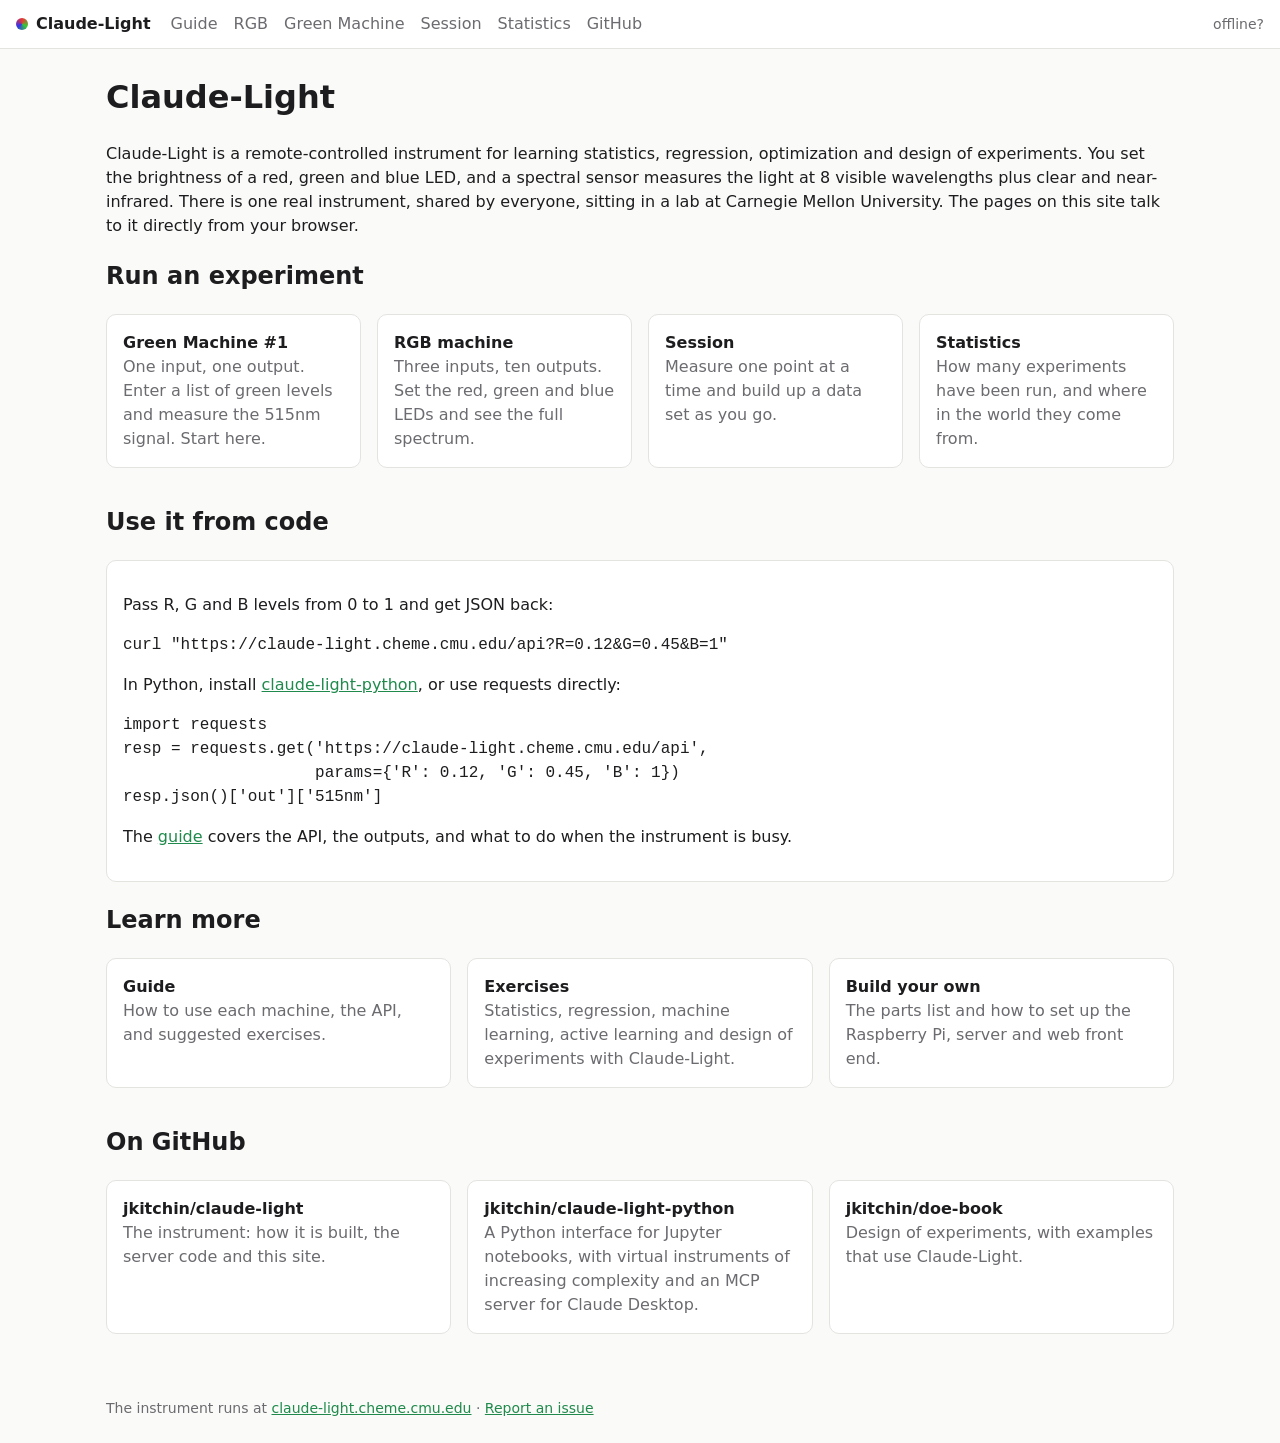
==== docs/index.html @ aa4f7b0a "Add a GitHub Pages site and agent skills - docs/: a static site for GitHub Pages with a guide and br" ====
<!DOCTYPE html>
<html lang="en">
<head>
  <meta charset="utf-8">
  <meta name="viewport" content="width=device-width, initial-scale=1">
  <title>Claude-Light</title>
  <meta name="description" content="A remote-controlled RGB LED and spectral sensor for learning statistics, regression, optimization and design of experiments.">
  <link rel="stylesheet" href="style.css">
  <script>window.CLAUDE_LIGHT_API = 'https://claude-light.cheme.cmu.edu';</script>
  <script src="app.js" defer></script>
</head>
<body>
  <header class="topbar">
    <a class="brand" href="./"><span class="dot"></span>Claude-Light</a>
    <nav>
      <a href="guide.html">Guide</a>
      <a href="rgb.html">RGB</a>
      <a href="gm.html">Green Machine</a>
      <a href="session.html">Session</a>
      <a href="stats.html">Statistics</a>
      <a href="https://github.com/jkitchin/claude-light">GitHub</a>
    </nav>
    <span class="status" id="status" title="Instrument queue">…</span>
  </header>

  <main>
    <h1>Claude-Light</h1>
    <p>Claude-Light is a remote-controlled instrument for learning statistics,
    regression, optimization and design of experiments. You set the brightness
    of a red, green and blue LED, and a spectral sensor measures the light at 8
    visible wavelengths plus clear and near-infrared. There is one real
    instrument, shared by everyone, sitting in a lab at Carnegie Mellon
    University. The pages on this site talk to it directly from your
    browser.</p>

    <h2>Run an experiment</h2>
    <div class="grid">
      <a class="card" href="gm.html"><strong>Green Machine #1</strong><br>
        <span class="muted">One input, one output. Enter a list of green levels
        and measure the 515nm signal. Start here.</span></a>
      <a class="card" href="rgb.html"><strong>RGB machine</strong><br>
        <span class="muted">Three inputs, ten outputs. Set the red, green and
        blue LEDs and see the full spectrum.</span></a>
      <a class="card" href="session.html"><strong>Session</strong><br>
        <span class="muted">Measure one point at a time and build up a data set
        as you go.</span></a>
      <a class="card" href="stats.html"><strong>Statistics</strong><br>
        <span class="muted">How many experiments have been run, and where in
        the world they come from.</span></a>
    </div>

    <h2>Use it from code</h2>
    <div class="card">
      <p>Pass R, G and B levels from 0 to 1 and get JSON back:</p>
      <pre>curl "https://claude-light.cheme.cmu.edu/api?R=0.12&amp;G=0.45&amp;B=1"</pre>
      <p>In Python, install
      <a href="https://github.com/jkitchin/claude-light-python">claude-light-python</a>,
      or use requests directly:</p>
      <pre>import requests
resp = requests.get('https://claude-light.cheme.cmu.edu/api',
                    params={'R': 0.12, 'G': 0.45, 'B': 1})
resp.json()['out']['515nm']</pre>
      <p>The <a href="guide.html">guide</a> covers the API, the
      outputs, and what to do when the instrument is busy.</p>
    </div>

    <h2>Learn more</h2>
    <div class="grid">
      <a class="card" href="guide.html"><strong>Guide</strong><br>
        <span class="muted">How to use each machine, the API, and suggested
        exercises.</span></a>
      <a class="card" href="https://github.com/jkitchin/claude-light/blob/main/exercises.org"><strong>Exercises</strong><br>
        <span class="muted">Statistics, regression, machine learning, active
        learning and design of experiments with Claude-Light.</span></a>
      <a class="card" href="https://github.com/jkitchin/claude-light#parts-list"><strong>Build your own</strong><br>
        <span class="muted">The parts list and how to set up the Raspberry Pi,
        server and web front end.</span></a>
    </div>

    <h2>On GitHub</h2>
    <div class="grid">
      <a class="card" href="https://github.com/jkitchin/claude-light"><strong>jkitchin/claude-light</strong><br>
        <span class="muted">The instrument: how it is built, the server code
        and this site.</span></a>
      <a class="card" href="https://github.com/jkitchin/claude-light-python"><strong>jkitchin/claude-light-python</strong><br>
        <span class="muted">A Python interface for Jupyter notebooks, with
        virtual instruments of increasing complexity and an MCP server for
        Claude Desktop.</span></a>
      <a class="card" href="https://github.com/jkitchin/doe-book"><strong>jkitchin/doe-book</strong><br>
        <span class="muted">Design of experiments, with examples that use
        Claude-Light.</span></a>
    </div>
  </main>

  <footer>
    The instrument runs at <a href="https://claude-light.cheme.cmu.edu">claude-light.cheme.cmu.edu</a> ·
    <a href="https://github.com/jkitchin/claude-light/issues">Report an issue</a>
  </footer>
</body>
</html>
---- docs/style.css ----
:root {
  --bg: #fafaf8;
  --surface: #ffffff;
  --text: #1d1d1f;
  --muted: #6b6b70;
  --border: #e3e3e0;
  --accent: #1f8a4c;
  --accent-text: #ffffff;
  --warn-bg: #fff4e5;
  --warn-text: #8a4b00;
  --radius: 10px;
  color-scheme: light;
}

@media (prefers-color-scheme: dark) {
  :root {
    --bg: #141416;
    --surface: #1d1d20;
    --text: #ececef;
    --muted: #a0a0a8;
    --border: #2e2e33;
    --accent: #3ccf7a;
    --accent-text: #0c1a12;
    --warn-bg: #3a2a12;
    --warn-text: #ffcf8a;
    color-scheme: dark;
  }
}

* { box-sizing: border-box; }

body {
  margin: 0;
  background: var(--bg);
  color: var(--text);
  font: 16px/1.5 system-ui, -apple-system, "Segoe UI", sans-serif;
}

a { color: var(--accent); }

.topbar {
  display: flex;
  flex-wrap: wrap;
  align-items: center;
  gap: 8px 20px;
  padding: 12px 16px;
  border-bottom: 1px solid var(--border);
  background: var(--surface);
}
.brand {
  font-weight: 700;
  text-decoration: none;
  color: var(--text);
  display: flex;
  align-items: center;
  gap: 8px;
}
.dot {
  width: 12px; height: 12px; border-radius: 50%;
  background: conic-gradient(#e33, #3c3, #33e, #e33);
}
nav { display: flex; flex-wrap: wrap; gap: 4px 16px; }
nav a { text-decoration: none; color: var(--muted); }
nav a:hover { color: var(--text); }
.status { margin-left: auto; font-size: 14px; color: var(--muted); }
.status.busy::before, .status.idle::before {
  content: ""; display: inline-block; width: 8px; height: 8px;
  border-radius: 50%; margin-right: 6px; background: var(--accent);
}
.status.busy::before { background: #e0a100; }

main { max-width: 1100px; margin: 0 auto; padding: 24px 16px; }
footer {
  max-width: 1100px; margin: 0 auto; padding: 24px 16px;
  color: var(--muted); font-size: 14px;
}

h1 { margin-top: 0; }

.card {
  background: var(--surface);
  border: 1px solid var(--border);
  border-radius: var(--radius);
  padding: 16px;
  margin-bottom: 16px;
}
a.card { display: block; text-decoration: none; color: var(--text); }
a.card:hover { border-color: var(--accent); }
.grid { display: grid; gap: 16px; grid-template-columns: repeat(auto-fit, minmax(220px, 1fr)); }

.flash {
  background: var(--warn-bg); color: var(--warn-text);
  padding: 10px 14px; border-radius: var(--radius); margin-bottom: 16px;
}

form .row { display: flex; align-items: center; gap: 12px; margin: 8px 0; }
form .row label { width: 56px; font-weight: 600; }
form input[type=range] { flex: 1; accent-color: var(--accent); }
input[type=number], input[type=text] {
  font: inherit; color: var(--text); background: var(--bg);
  border: 1px solid var(--border); border-radius: 6px; padding: 6px 8px;
}
input[type=number] { width: 90px; }
input[type=text] { width: 100%; max-width: 480px; }
button {
  font: inherit; font-weight: 600; cursor: pointer;
  background: var(--accent); color: var(--accent-text);
  border: 0; border-radius: 6px; padding: 8px 18px;
}
button[disabled] { opacity: 0.6; cursor: wait; }
.htmx-request button { opacity: 0.6; }

.swatch {
  width: 56px; height: 56px; border-radius: 50%;
  border: 1px solid var(--border); flex: none;
}

table { border-collapse: collapse; width: 100%; font-variant-numeric: tabular-nums; }
th, td { border: 1px solid var(--border); padding: 4px 8px; text-align: right; }
th { background: var(--bg); }
.table-scroll { overflow-x: auto; }

.camera { max-width: 100%; border-radius: var(--radius); }

.kpis { display: grid; gap: 16px; grid-template-columns: repeat(auto-fit, minmax(160px, 1fr)); }
.kpi .value { font-size: 24px; white-space: nowrap; font-weight: 700; font-variant-numeric: tabular-nums; }
.kpi .label { color: var(--muted); font-size: 14px; }

.chart { width: 100%; min-height: 320px; }
.muted { color: var(--muted); }
.controls { display: flex; flex-wrap: wrap; gap: 8px 16px; align-items: center; }
.controls select, .controls input[type=date] {
  font: inherit; color: var(--text); background: var(--bg);
  border: 1px solid var(--border); border-radius: 6px; padding: 4px 6px;
}
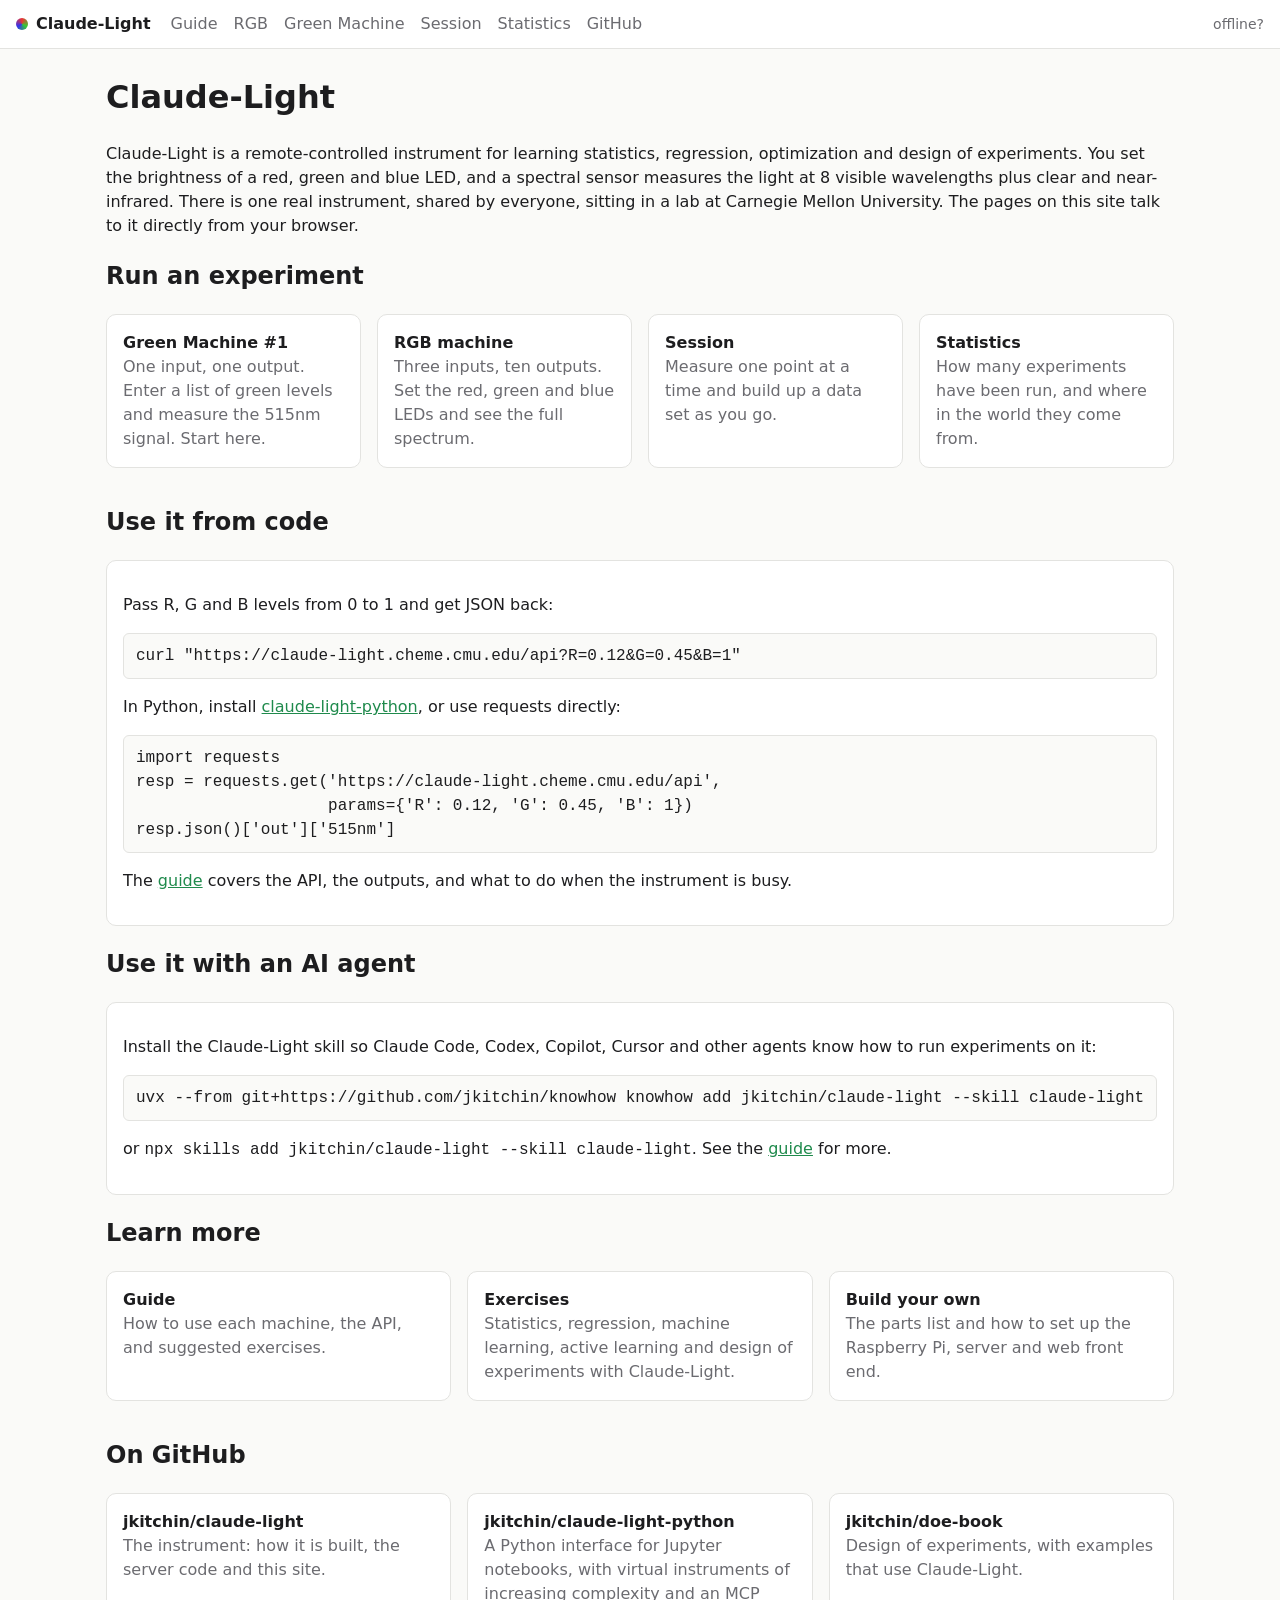
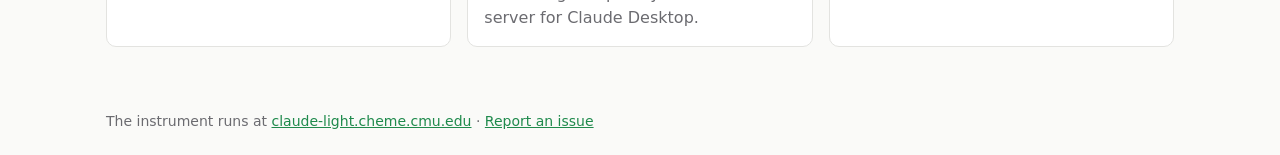
==== commit 27e64b62: "Add agent skill install instructions to the web pages The Pages landing page and guide, and the inst" ====
--- a/docs/index.html
+++ b/docs/index.html
@@ -64,6 +64,15 @@
       outputs, and what to do when the instrument is busy.</p>
     </div>
 
+    <h2>Use it with an AI agent</h2>
+    <div class="card">
+      <p>Install the Claude-Light skill so Claude Code, Codex, Copilot, Cursor and
+      other agents know how to run experiments on it:</p>
+      <pre>uvx --from git+https://github.com/jkitchin/knowhow knowhow add jkitchin/claude-light --skill claude-light</pre>
+      <p>or <code>npx skills add jkitchin/claude-light --skill claude-light</code>.
+      See the <a href="guide.html#agents">guide</a> for more.</p>
+    </div>
+
     <h2>Learn more</h2>
     <div class="grid">
       <a class="card" href="guide.html"><strong>Guide</strong><br>
--- a/docs/style.css
+++ b/docs/style.css
@@ -133,3 +133,5 @@
   font: inherit; color: var(--text); background: var(--bg);
   border: 1px solid var(--border); border-radius: 6px; padding: 4px 6px;
 }
+
+pre { overflow-x: auto; background: var(--bg); border: 1px solid var(--border); border-radius: 6px; padding: 10px 12px; }
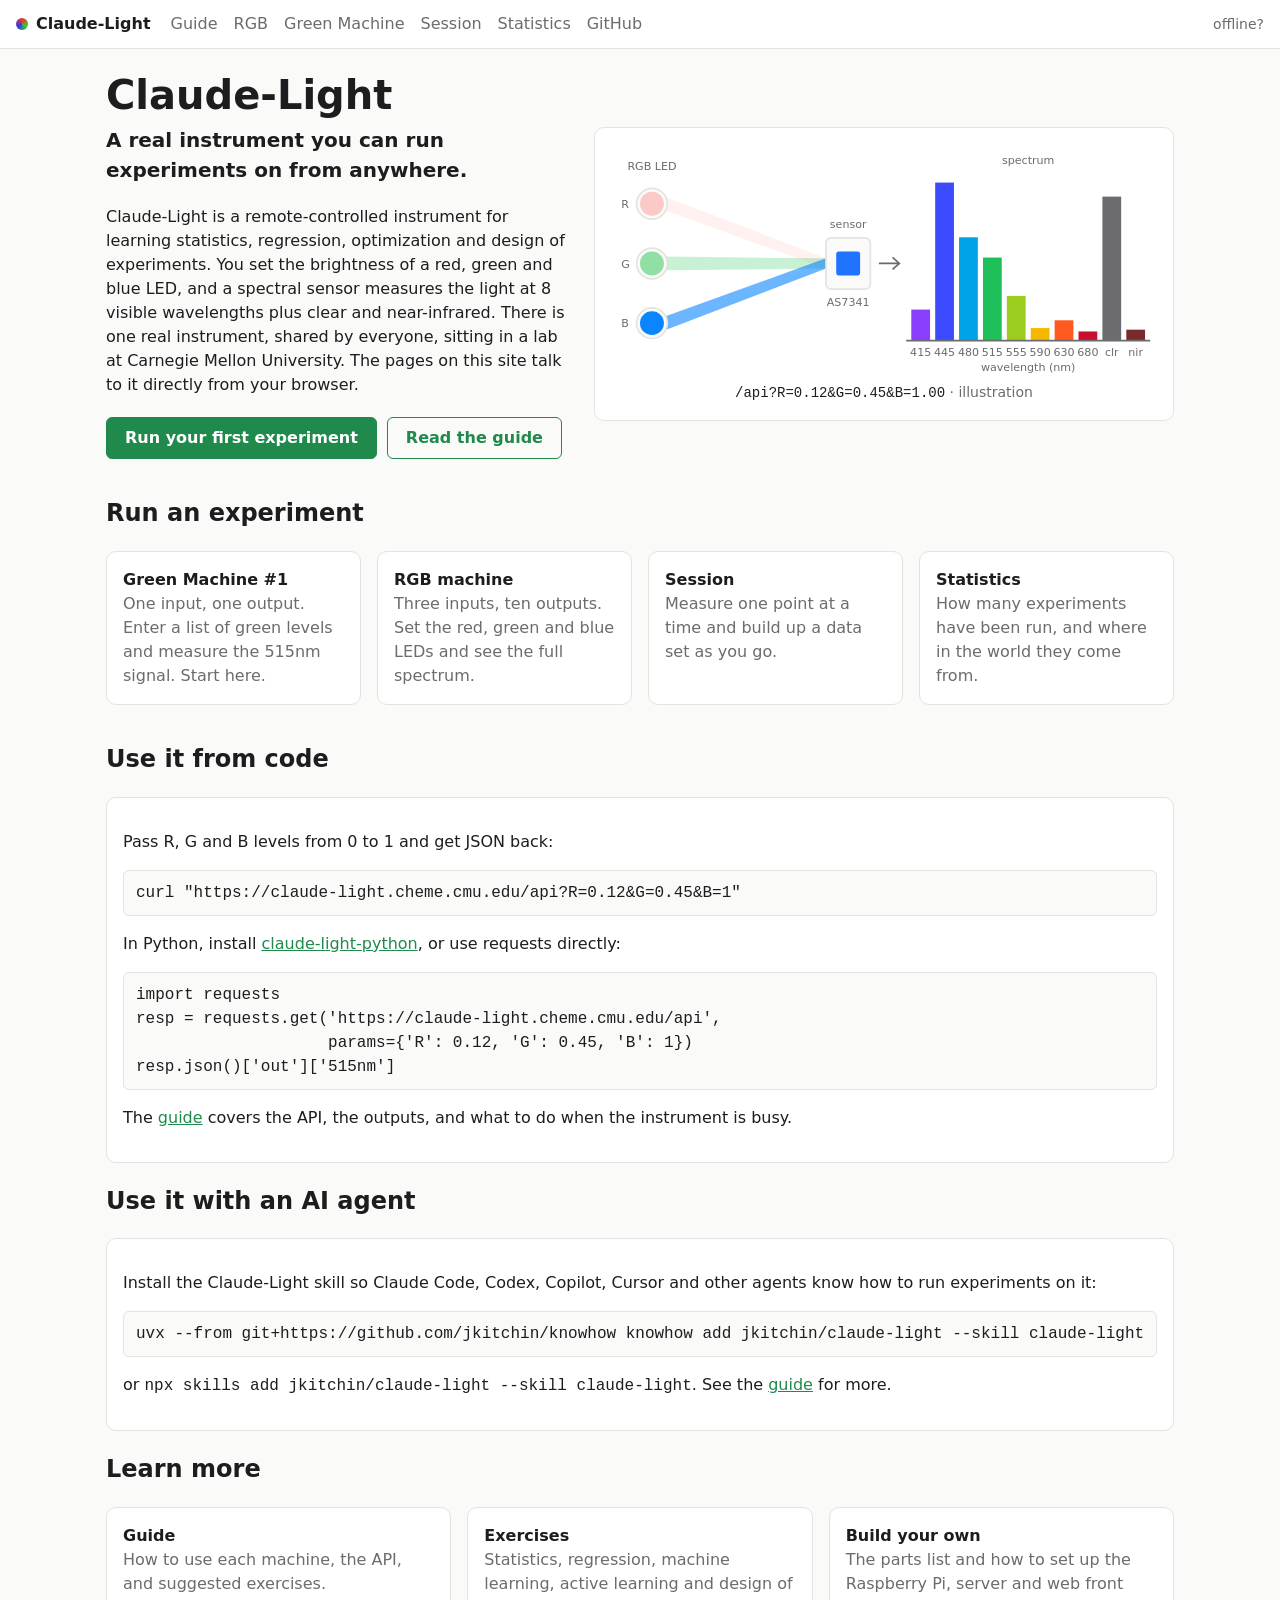
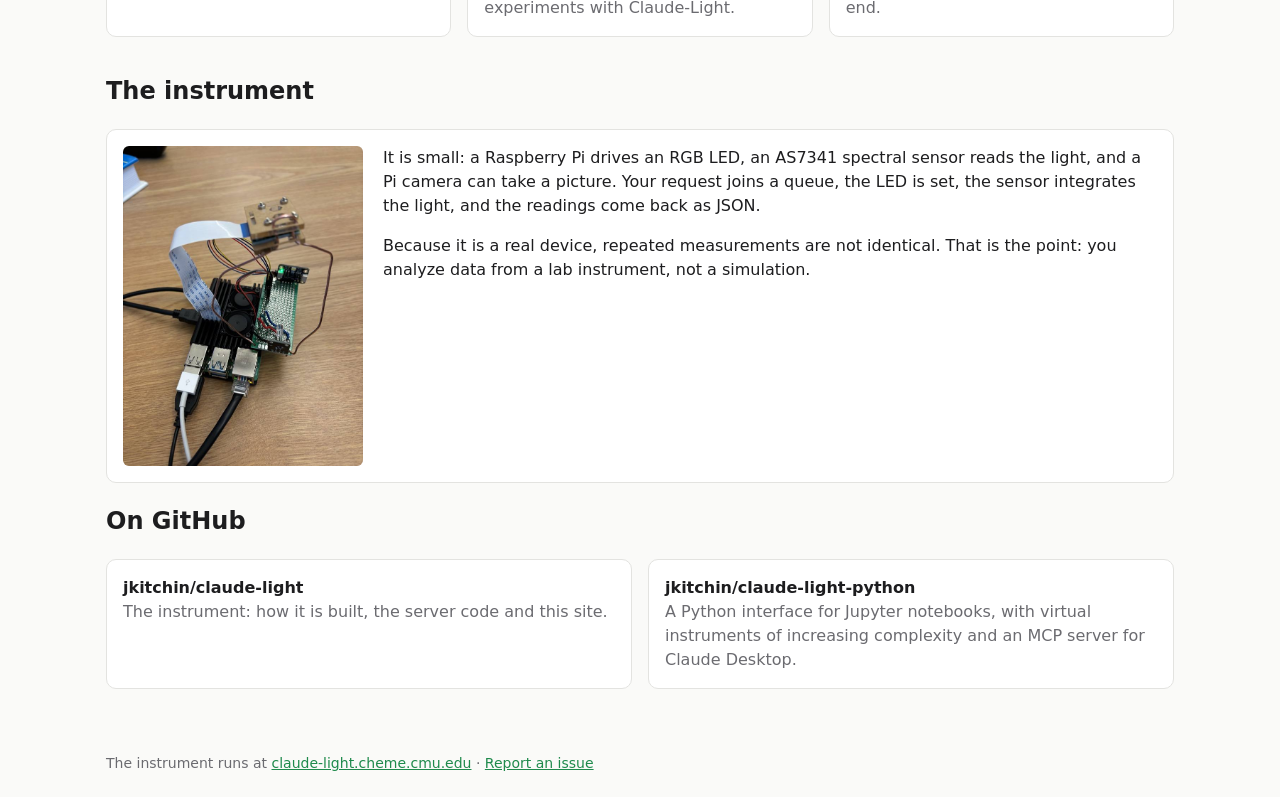
==== commit da39b43a: "Add a hero diagram and instrument photo to the front page Replace the plain intro with an animated d" ====
--- a/docs/index.html
+++ b/docs/index.html
@@ -8,6 +8,7 @@
   <link rel="stylesheet" href="style.css">
   <script>window.CLAUDE_LIGHT_API = 'https://claude-light.cheme.cmu.edu';</script>
   <script src="app.js" defer></script>
+  <script src="hero.js" defer></script>
 </head>
 <body>
   <header class="topbar">
@@ -24,14 +25,78 @@
   </header>
 
   <main>
-    <h1>Claude-Light</h1>
-    <p>Claude-Light is a remote-controlled instrument for learning statistics,
-    regression, optimization and design of experiments. You set the brightness
-    of a red, green and blue LED, and a spectral sensor measures the light at 8
-    visible wavelengths plus clear and near-infrared. There is one real
-    instrument, shared by everyone, sitting in a lab at Carnegie Mellon
-    University. The pages on this site talk to it directly from your
-    browser.</p>
+    <section class="hero">
+      <div class="hero-text">
+        <h1>Claude-Light</h1>
+        <p class="lead">A real instrument you can run experiments on from anywhere.</p>
+        <p>Claude-Light is a remote-controlled instrument for learning
+        statistics, regression, optimization and design of experiments. You
+        set the brightness of a red, green and blue LED, and a spectral sensor
+        measures the light at 8 visible wavelengths plus clear and
+        near-infrared. There is one real instrument, shared by everyone,
+        sitting in a lab at Carnegie Mellon University. The pages on this site
+        talk to it directly from your browser.</p>
+        <p class="hero-actions">
+          <a class="button" href="gm.html">Run your first experiment</a>
+          <a class="button secondary" href="guide.html">Read the guide</a>
+        </p>
+      </div>
+      <figure class="hero-figure card">
+        <svg id="hero-diagram" viewBox="0 0 640 270" role="img"
+             aria-labelledby="hero-diagram-title">
+          <title id="hero-diagram-title">Red, green and blue LEDs shine on a
+          spectral sensor, which reports the light at ten channels.</title>
+          <g class="hero-label">
+            <text x="48" y="30" text-anchor="middle">RGB LED</text>
+            <text x="278" y="98" text-anchor="middle">sensor</text>
+            <text x="489" y="24" text-anchor="middle">spectrum</text>
+          </g>
+          <polygon data-beam="R" fill="#ff3b30" points="64,62 64,78 252,146 252,134"/>
+          <polygon data-beam="G" fill="#34c759" points="64,132 64,148 252,146 252,134"/>
+          <polygon data-beam="B" fill="#0a84ff" points="64,202 64,218 252,146 252,134"/>
+          <g class="hero-leds">
+            <circle class="hero-socket" cx="48" cy="70" r="18"/>
+            <circle class="hero-socket" cx="48" cy="140" r="18"/>
+            <circle class="hero-socket" cx="48" cy="210" r="18"/>
+            <circle data-led="R" cx="48" cy="70" r="14" fill="#ff3b30"/>
+            <circle data-led="G" cx="48" cy="140" r="14" fill="#34c759"/>
+            <circle data-led="B" cx="48" cy="210" r="14" fill="#0a84ff"/>
+          </g>
+          <g class="hero-label">
+            <text x="12" y="75">R</text>
+            <text x="12" y="145">G</text>
+            <text x="12" y="215">B</text>
+          </g>
+          <rect class="hero-chip" x="252" y="110" width="52" height="60" rx="6"/>
+          <rect data-mix x="264" y="126" width="28" height="28" rx="3"/>
+          <text class="hero-label" x="278" y="190" text-anchor="middle">AS7341</text>
+          <path class="hero-arrow" d="M314 140 H338 M330 133 L338 140 L330 147"/>
+          <g class="hero-bars">
+            <rect data-bar x="352" y="40" width="22" height="190" fill="#8a3ffc"/>
+            <rect data-bar x="380" y="40" width="22" height="190" fill="#3d4bff"/>
+            <rect data-bar x="408" y="40" width="22" height="190" fill="#00a2e8"/>
+            <rect data-bar x="436" y="40" width="22" height="190" fill="#1fbf5a"/>
+            <rect data-bar x="464" y="40" width="22" height="190" fill="#9acd1e"/>
+            <rect data-bar x="492" y="40" width="22" height="190" fill="#f5b800"/>
+            <rect data-bar x="520" y="40" width="22" height="190" fill="#ff5a1f"/>
+            <rect data-bar x="548" y="40" width="22" height="190" fill="#c8102e"/>
+            <rect data-bar x="576" y="40" width="22" height="190" class="hero-clear"/>
+            <rect data-bar x="604" y="40" width="22" height="190" fill="#7a2a2a"/>
+          </g>
+          <line class="hero-axis" x1="346" y1="230.5" x2="632" y2="230.5"/>
+          <g class="hero-label hero-ticks" text-anchor="middle">
+            <text x="363" y="248">415</text><text x="391" y="248">445</text>
+            <text x="419" y="248">480</text><text x="447" y="248">515</text>
+            <text x="475" y="248">555</text><text x="503" y="248">590</text>
+            <text x="531" y="248">630</text><text x="559" y="248">680</text>
+            <text x="587" y="248">clr</text><text x="615" y="248">nir</text>
+            <text x="489" y="266">wavelength (nm)</text>
+          </g>
+        </svg>
+        <figcaption><code id="hero-call">/api?R=0.12&amp;G=0.45&amp;B=1.00</code>
+          <span class="muted">· illustration</span></figcaption>
+      </figure>
+    </section>
 
     <h2>Run an experiment</h2>
     <div class="grid">
@@ -86,6 +151,21 @@
         server and web front end.</span></a>
     </div>
 
+    <h2>The instrument</h2>
+    <div class="card instrument">
+      <img src="claude-light.jpg" width="675" height="900" loading="lazy"
+           alt="The Claude-Light instrument: a Raspberry Pi in a black heat-sink case wired to a small board with an RGB LED and an AS7341 spectral sensor, with a camera ribbon cable leading to the sensor housing.">
+      <div>
+        <p>It is small: a Raspberry Pi drives an RGB LED, an AS7341 spectral
+        sensor reads the light, and a Pi camera can take a picture. Your
+        request joins a queue, the LED is set, the sensor integrates the light,
+        and the readings come back as JSON.</p>
+        <p>Because it is a real device, repeated measurements are not
+        identical. That is the point: you analyze data from a lab instrument,
+        not a simulation.</p>
+      </div>
+    </div>
+
     <h2>On GitHub</h2>
     <div class="grid">
       <a class="card" href="https://github.com/jkitchin/claude-light"><strong>jkitchin/claude-light</strong><br>
@@ -95,9 +175,6 @@
         <span class="muted">A Python interface for Jupyter notebooks, with
         virtual instruments of increasing complexity and an MCP server for
         Claude Desktop.</span></a>
-      <a class="card" href="https://github.com/jkitchin/doe-book"><strong>jkitchin/doe-book</strong><br>
-        <span class="muted">Design of experiments, with examples that use
-        Claude-Light.</span></a>
     </div>
   </main>
 
--- a/docs/style.css
+++ b/docs/style.css
@@ -135,3 +135,46 @@
 }
 
 pre { overflow-x: auto; background: var(--bg); border: 1px solid var(--border); border-radius: 6px; padding: 10px 12px; }
+
+/* Home page hero */
+.hero {
+  display: grid; gap: 24px; align-items: center;
+  grid-template-columns: minmax(0, 1fr) minmax(0, 1.25fr);
+  margin-bottom: 8px;
+}
+@media (max-width: 820px) { .hero { grid-template-columns: minmax(0, 1fr); } }
+.hero h1 { font-size: 40px; line-height: 1.1; margin-bottom: 8px; }
+.lead { font-size: 20px; font-weight: 600; margin-top: 0; }
+.hero-actions { display: flex; flex-wrap: wrap; gap: 10px; margin-top: 20px; }
+a.button {
+  display: inline-block; font-weight: 600; text-decoration: none;
+  background: var(--accent); color: var(--accent-text);
+  border: 1px solid var(--accent); border-radius: 6px; padding: 8px 18px;
+}
+a.button.secondary { background: transparent; color: var(--accent); }
+.hero-figure { margin: 0; }
+.hero-figure figcaption { margin-top: 8px; font-size: 14px; text-align: center; }
+#hero-diagram { display: block; width: 100%; height: auto; }
+#hero-diagram text { font-size: 13px; }
+.hero-label { fill: var(--muted); }
+.hero-ticks text { font-size: 11px; font-variant-numeric: tabular-nums; }
+@media (max-width: 600px) {
+  #hero-diagram text { font-size: 18px; }
+  #hero-diagram .hero-ticks text { font-size: 14px; }
+}
+.hero-socket, .hero-chip { fill: var(--bg); stroke: var(--border); stroke-width: 2; }
+.hero-arrow, .hero-axis { fill: none; stroke: var(--muted); stroke-width: 2; }
+.hero-clear { fill: var(--muted); }
+[data-led], [data-beam], [data-mix] { transition: opacity .8s ease, fill .8s ease; }
+[data-bar] {
+  transform-box: fill-box; transform-origin: bottom;
+  transition: transform .8s ease;
+}
+@media (prefers-reduced-motion: reduce) {
+  [data-led], [data-beam], [data-mix], [data-bar] { transition: none; }
+}
+
+.instrument { display: grid; gap: 20px; grid-template-columns: 240px minmax(0, 1fr); align-items: start; }
+.instrument img { width: 100%; height: auto; border-radius: 6px; }
+.instrument p:first-child { margin-top: 0; }
+@media (max-width: 600px) { .instrument { grid-template-columns: minmax(0, 1fr); } .instrument img { max-width: 320px; } }
